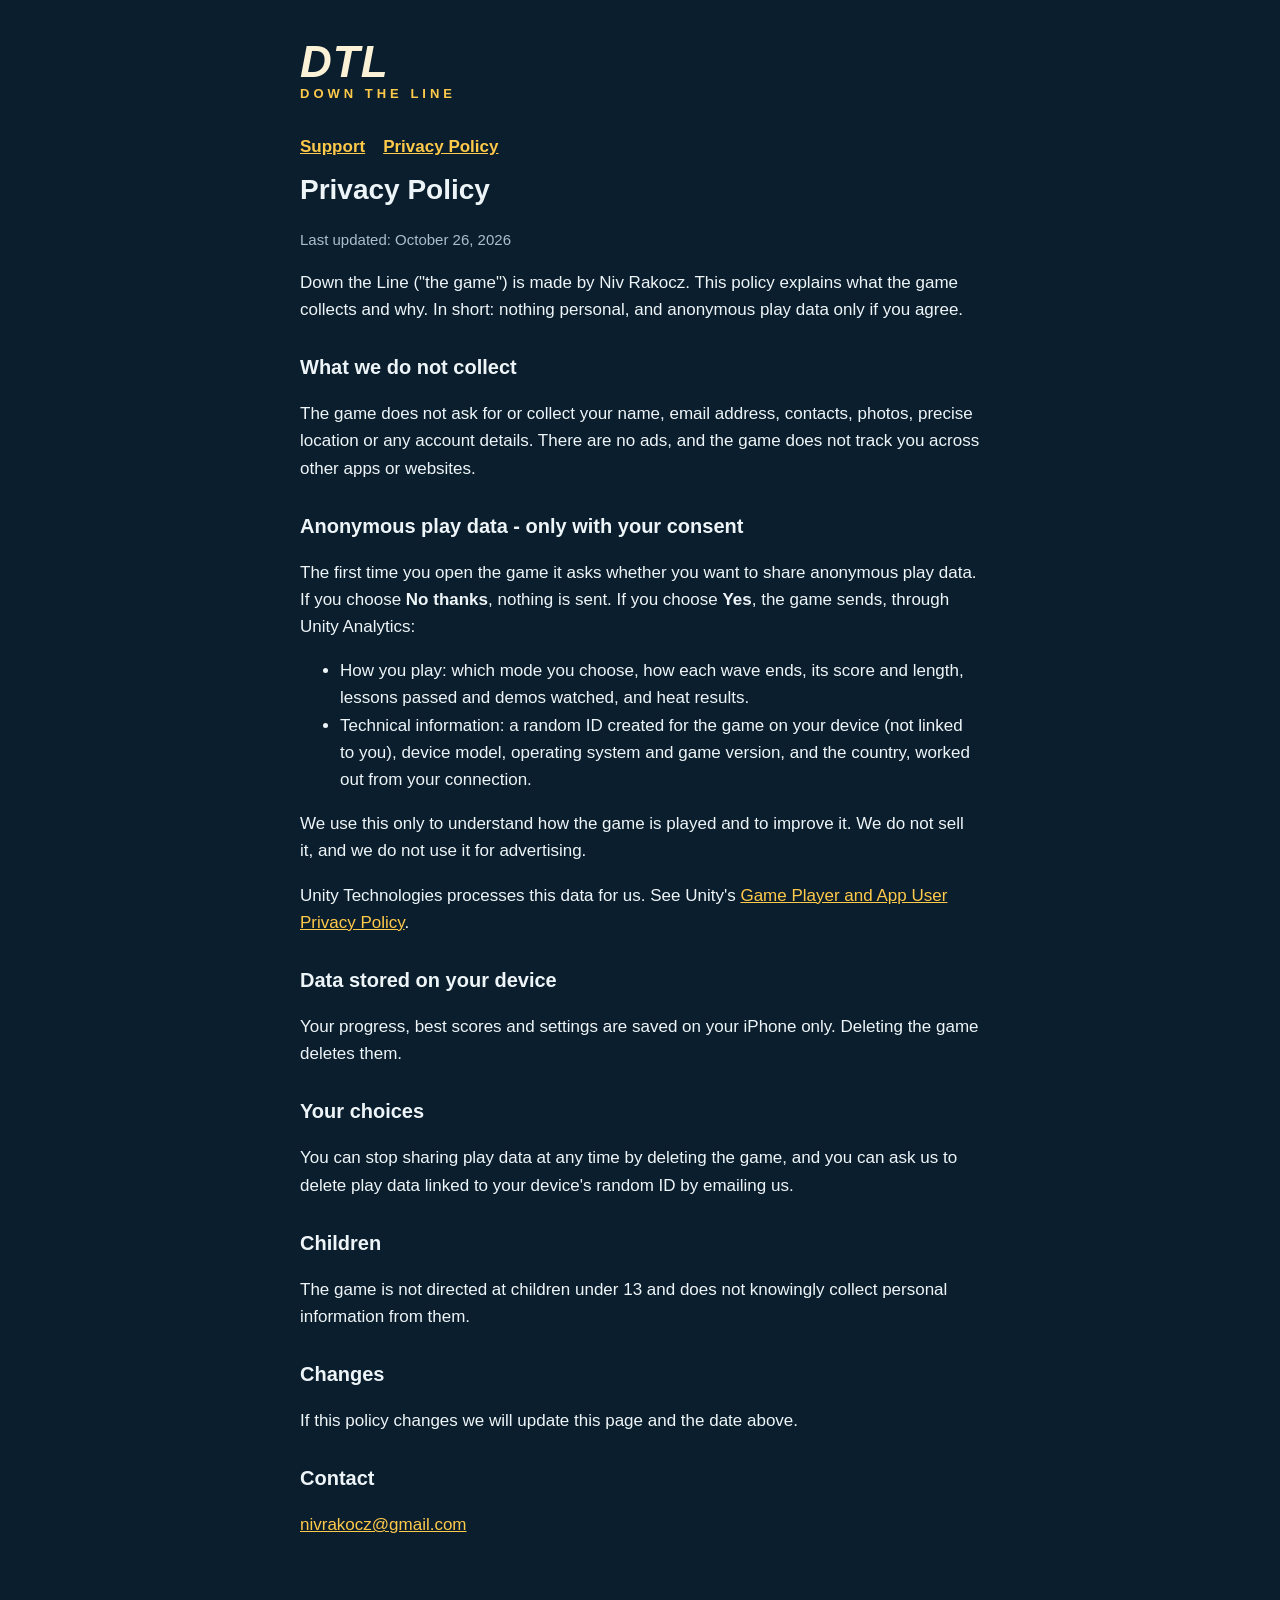
==== privacy.html @ a318fedf "Support and privacy pages for Down the Line Co-Authored-By: Claude Opus 5.5 <noreply@anthropic.com>" ====
<!doctype html>
<html lang="en">
<head>
<meta charset="utf-8">
<meta name="viewport" content="width=device-width, initial-scale=1">
<title>Down the Line - Privacy Policy</title>
<link rel="stylesheet" href="style.css">
</head>
<body>
<main>
<header>
<div class="logo">DTL</div>
<div class="sub">DOWN THE LINE</div>
</header>
<nav><a href="./">Support</a><a href="privacy.html">Privacy Policy</a></nav>

<h1>Privacy Policy</h1>
<p class="dim">Last updated: October 26, 2026</p>

<p>Down the Line ("the game") is made by Niv Rakocz. This policy explains what the game collects and why. In short: nothing personal, and anonymous play data only if you agree.</p>

<h2>What we do not collect</h2>
<p>The game does not ask for or collect your name, email address, contacts, photos, precise location or any account details. There are no ads, and the game does not track you across other apps or websites.</p>

<h2>Anonymous play data - only with your consent</h2>
<p>The first time you open the game it asks whether you want to share anonymous play data. If you choose <b>No thanks</b>, nothing is sent. If you choose <b>Yes</b>, the game sends, through Unity Analytics:</p>
<ul>
<li>How you play: which mode you choose, how each wave ends, its score and length, lessons passed and demos watched, and heat results.</li>
<li>Technical information: a random ID created for the game on your device (not linked to you), device model, operating system and game version, and the country, worked out from your connection.</li>
</ul>
<p>We use this only to understand how the game is played and to improve it. We do not sell it, and we do not use it for advertising.</p>
<p>Unity Technologies processes this data for us. See Unity's <a href="https://unity.com/legal/game-player-and-app-user-privacy-policy">Game Player and App User Privacy Policy</a>.</p>

<h2>Data stored on your device</h2>
<p>Your progress, best scores and settings are saved on your iPhone only. Deleting the game deletes them.</p>

<h2>Your choices</h2>
<p>You can stop sharing play data at any time by deleting the game, and you can ask us to delete play data linked to your device's random ID by emailing us.</p>

<h2>Children</h2>
<p>The game is not directed at children under 13 and does not knowingly collect personal information from them.</p>

<h2>Changes</h2>
<p>If this policy changes we will update this page and the date above.</p>

<h2>Contact</h2>
<p><a href="mailto:nivrakocz@gmail.com">nivrakocz@gmail.com</a></p>
</main>
</body>
</html>
---- style.css ----
:root { --bg: #0b1e2d; --panel: #12304a; --text: #eef5f8; --dim: #a9c0cc; --gold: #ffc94a; }
* { box-sizing: border-box; }
body { margin: 0; background: var(--bg); color: var(--text); font: 17px/1.6 -apple-system, BlinkMacSystemFont, "Segoe UI", Helvetica, Arial, sans-serif; }
main { max-width: 720px; margin: 0 auto; padding: 40px 20px 64px; }
header { margin-bottom: 28px; }
.logo { font: italic 800 44px/1 -apple-system, "Helvetica Neue", Arial, sans-serif; letter-spacing: 1px; color: #fbf1d6; }
.sub { color: var(--gold); letter-spacing: 4px; font-size: 13px; font-weight: 600; }
h1 { font-size: 28px; margin: 8px 0 4px; }
h2 { font-size: 20px; margin: 28px 0 6px; }
p, li { color: var(--text); }
.dim { color: var(--dim); font-size: 15px; }
a { color: var(--gold); }
.card { background: var(--panel); border-radius: 14px; padding: 18px 20px; margin: 18px 0; }
nav a { margin-right: 18px; font-weight: 600; }
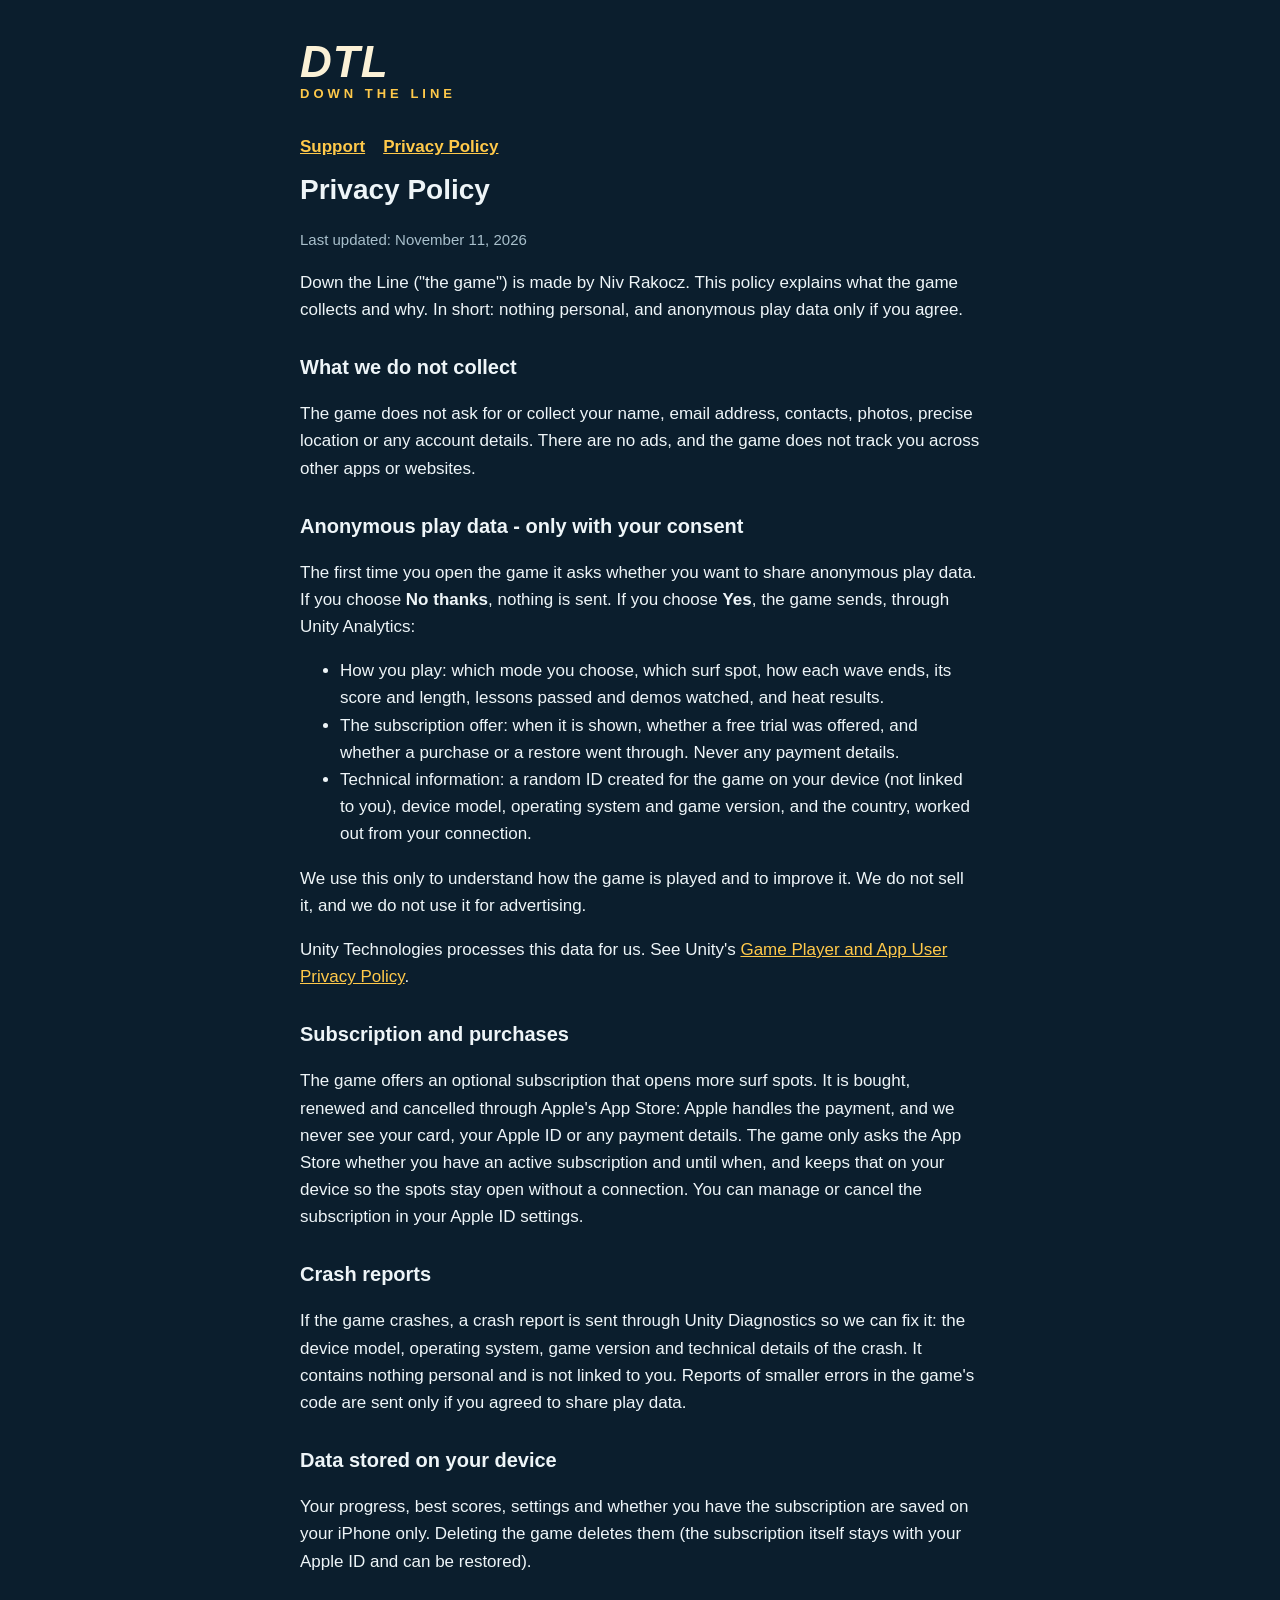
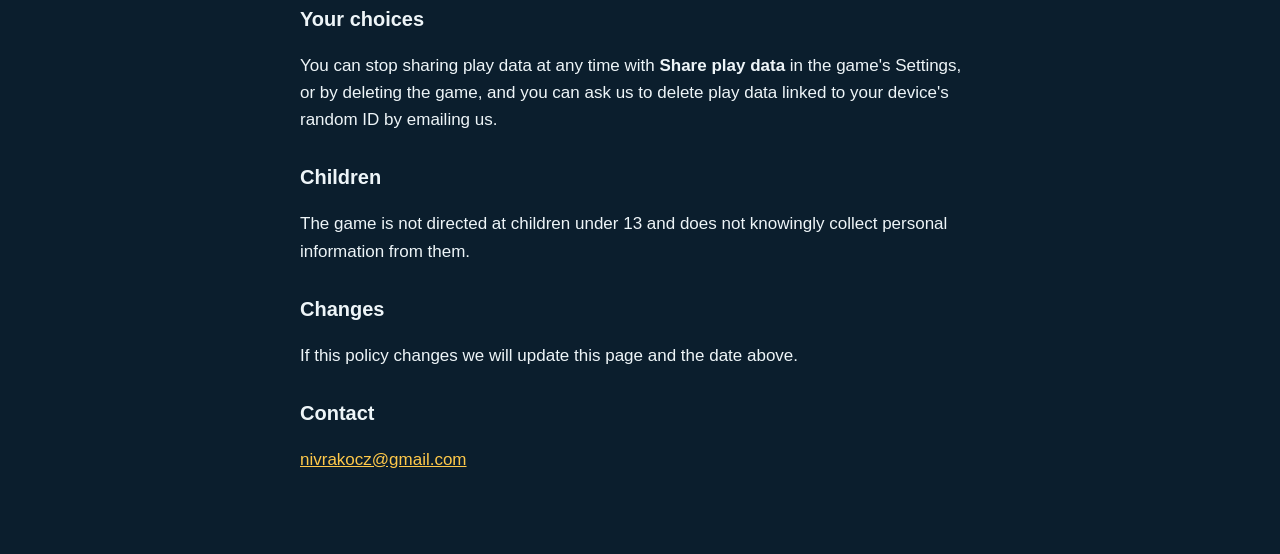
==== commit 546aa75a: "Privacy policy for 1.1: the subscription (bought through Apple, we never see payment details; the ga" ====
--- a/privacy.html
+++ b/privacy.html
@@ -15,7 +15,7 @@
 <nav><a href="./">Support</a><a href="privacy.html">Privacy Policy</a></nav>
 
 <h1>Privacy Policy</h1>
-<p class="dim">Last updated: October 26, 2026</p>
+<p class="dim">Last updated: November 11, 2026</p>
 
 <p>Down the Line ("the game") is made by Niv Rakocz. This policy explains what the game collects and why. In short: nothing personal, and anonymous play data only if you agree.</p>
 
@@ -25,17 +25,24 @@
 <h2>Anonymous play data - only with your consent</h2>
 <p>The first time you open the game it asks whether you want to share anonymous play data. If you choose <b>No thanks</b>, nothing is sent. If you choose <b>Yes</b>, the game sends, through Unity Analytics:</p>
 <ul>
-<li>How you play: which mode you choose, how each wave ends, its score and length, lessons passed and demos watched, and heat results.</li>
+<li>How you play: which mode you choose, which surf spot, how each wave ends, its score and length, lessons passed and demos watched, and heat results.</li>
+<li>The subscription offer: when it is shown, whether a free trial was offered, and whether a purchase or a restore went through. Never any payment details.</li>
 <li>Technical information: a random ID created for the game on your device (not linked to you), device model, operating system and game version, and the country, worked out from your connection.</li>
 </ul>
 <p>We use this only to understand how the game is played and to improve it. We do not sell it, and we do not use it for advertising.</p>
 <p>Unity Technologies processes this data for us. See Unity's <a href="https://unity.com/legal/game-player-and-app-user-privacy-policy">Game Player and App User Privacy Policy</a>.</p>
 
+<h2>Subscription and purchases</h2>
+<p>The game offers an optional subscription that opens more surf spots. It is bought, renewed and cancelled through Apple's App Store: Apple handles the payment, and we never see your card, your Apple ID or any payment details. The game only asks the App Store whether you have an active subscription and until when, and keeps that on your device so the spots stay open without a connection. You can manage or cancel the subscription in your Apple ID settings.</p>
+
+<h2>Crash reports</h2>
+<p>If the game crashes, a crash report is sent through Unity Diagnostics so we can fix it: the device model, operating system, game version and technical details of the crash. It contains nothing personal and is not linked to you. Reports of smaller errors in the game's code are sent only if you agreed to share play data.</p>
+
 <h2>Data stored on your device</h2>
-<p>Your progress, best scores and settings are saved on your iPhone only. Deleting the game deletes them.</p>
+<p>Your progress, best scores, settings and whether you have the subscription are saved on your iPhone only. Deleting the game deletes them (the subscription itself stays with your Apple ID and can be restored).</p>
 
 <h2>Your choices</h2>
-<p>You can stop sharing play data at any time by deleting the game, and you can ask us to delete play data linked to your device's random ID by emailing us.</p>
+<p>You can stop sharing play data at any time with <b>Share play data</b> in the game's Settings, or by deleting the game, and you can ask us to delete play data linked to your device's random ID by emailing us.</p>
 
 <h2>Children</h2>
 <p>The game is not directed at children under 13 and does not knowingly collect personal information from them.</p>
